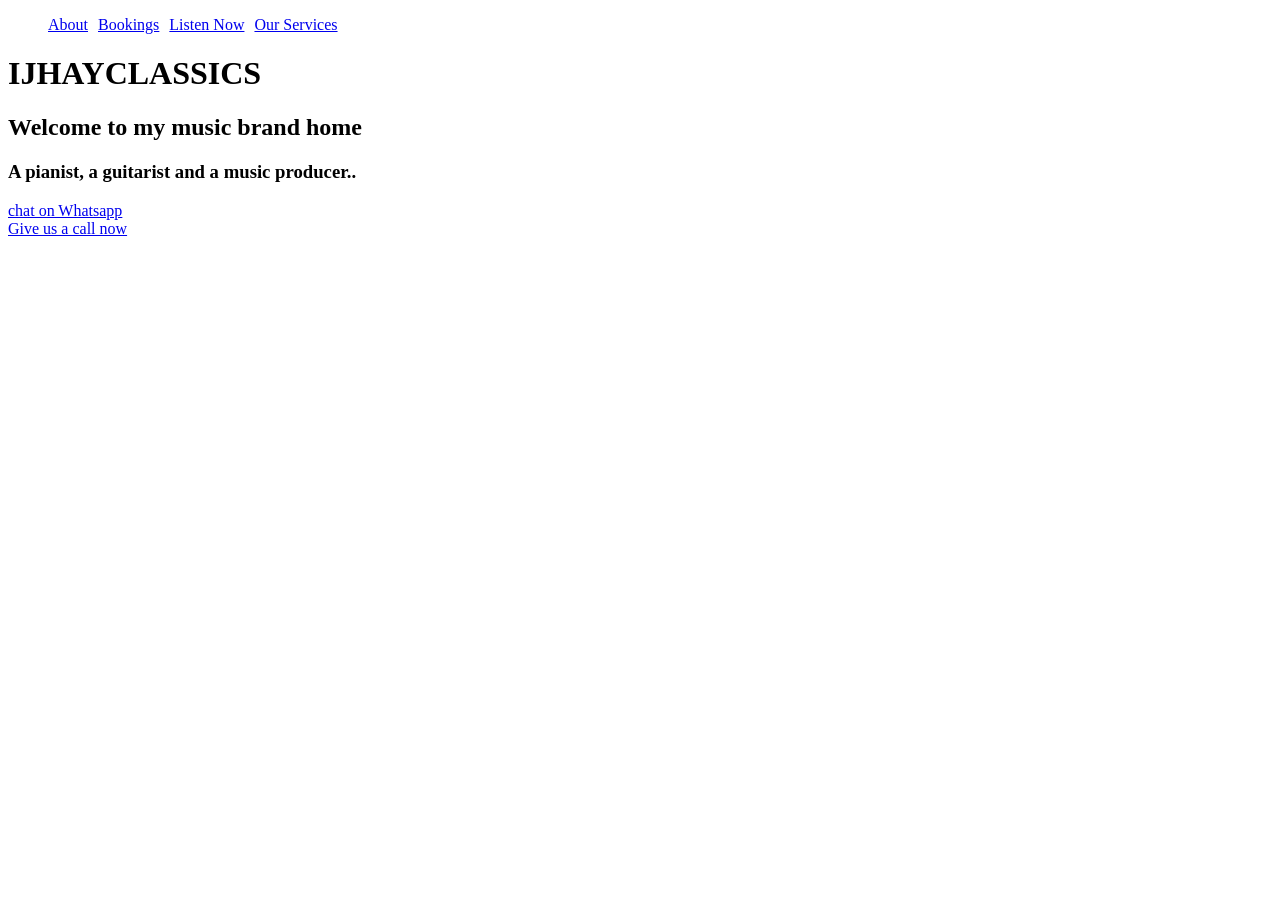
==== templates/index.html @ 9331eb8d "backend-in-Process" ====
<!DOCTYPE html>
<html lang="en">
<head>
    <meta charset="UTF-8">
    <meta name="viewport" content="width=device-width, initial-scale=1.0">
    <title>My Music Brand</title>
</head>
<body>
    <header>
    <nav>
        <ul class="navbar" style="display:flex; gap: 10px; list-style-type: none;">
            <li><a href="/about"> About</a></li>
            <li><a href="/bookings">Bookings</a></li>
            <li> <a href="/music">Listen Now</a></li>
            <li> <a href="/services">Our Services</a></li>
        </ul>
    </nav>
    <h1>IJHAYCLASSICS</h1>
    <h2>Welcome to my music brand home</h2>
    <h3>A pianist, a guitarist and a music producer..</h3>
   
   
    </header>

    <div>
        <a href="https://wa.me/2349058353170"> chat on Whatsapp</a><br>
        <a href="tel:+2349058353170"> Give us a call now</a>
    </div>
</body>
</html>
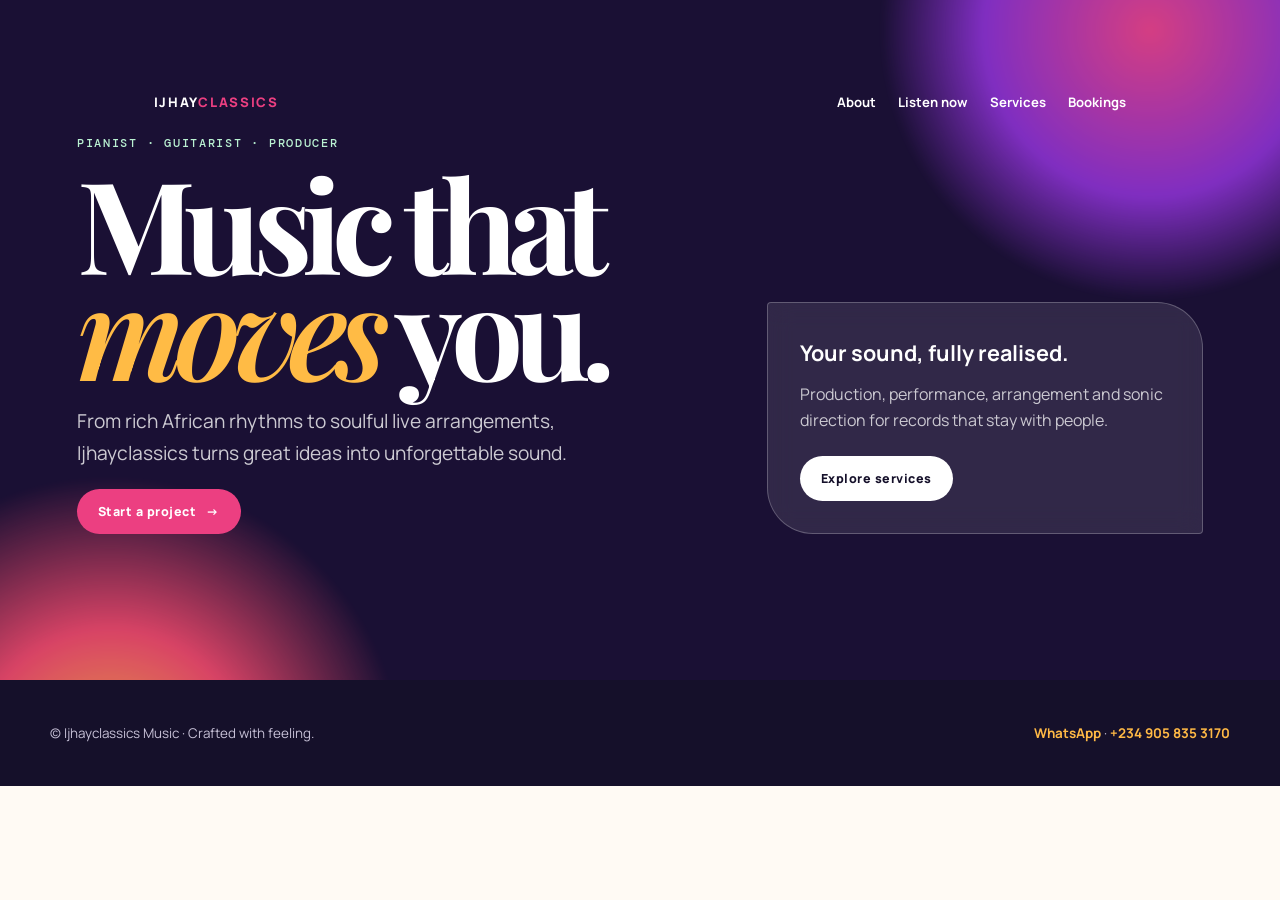
==== commit b9639a5c: "Dependency-Injection-Implementation" ====
--- a/templates/index.html
+++ b/templates/index.html
@@ -1,30 +1,47 @@
 <!DOCTYPE html>
 <html lang="en">
+
 <head>
     <meta charset="UTF-8">
     <meta name="viewport" content="width=device-width, initial-scale=1.0">
-    <title>My Music Brand</title>
+    <meta name="description" content="Ijhayclassics — pianist, guitarist, producer and music director.">
+    <title>Ijhayclassics | Music that moves</title>
+    <link rel="stylesheet" href="/static/styles.css">
 </head>
+
 <body>
-    <header>
-    <nav>
-        <ul class="navbar" style="display:flex; gap: 10px; list-style-type: none;">
-            <li><a href="/about"> About</a></li>
-            <li><a href="/bookings">Bookings</a></li>
-            <li> <a href="/music">Listen Now</a></li>
-            <li> <a href="/services">Our Services</a></li>
-        </ul>
-    </nav>
-    <h1>IJHAYCLASSICS</h1>
-    <h2>Welcome to my music brand home</h2>
-    <h3>A pianist, a guitarist and a music producer..</h3>
-   
-   
-    </header>
+    <section class="hero">
+        <header class="site-header">
+            <nav class="nav" aria-label="Main navigation"><a class="brand" href="/">IJHAY<span>CLASSICS</span></a>
+                <ul class="nav-links">
+                    <li><a href="/about">About</a></li>
+                    <li><a href="/music">Listen now</a></li>
+                    <li><a href="/services">Services</a></li>
+                    <li><a href="/bookings">Bookings</a></li>
+                </ul>
+            </nav>
+        </header>
+        <main class="hero-inner">
+            <div>
+                <p class="eyebrow">Pianist · Guitarist · Producer</p>
+                <h1>Music that <em>moves</em> you.</h1>
+                <p class="hero-copy">From rich African rhythms to soulful live arrangements, Ijhayclassics turns great
+                    ideas into unforgettable sound.</p><a class="button" href="/bookings">Start a project
+                    <span>→</span></a>
+            </div>
+            <aside class="hero-side"><strong>Your sound, fully realised.</strong>
+                <p>Production, performance, arrangement and sonic direction for records that stay with people.</p><a
+                    class="button light" href="/services">Explore services</a>
+            </aside>
+        </main>
+    </section>
+    <footer class="site-footer">
+        <div class="footer-inner">
+            <p>© Ijhayclassics Music · Crafted with feeling.</p>
+            <p><a href="https://wa.me/2349058353170">WhatsApp</a> · <a href="tel:+2349058353170">+234 905 835 3170</a>
+            </p>
+        </div>
+    </footer>
+</body>
 
-    <div>
-        <a href="https://wa.me/2349058353170"> chat on Whatsapp</a><br>
-        <a href="tel:+2349058353170"> Give us a call now</a>
-    </div>
-</body>
 </html>
--- a/static/styles.css
+++ b/static/styles.css
@@ -0,0 +1,12 @@
+@import url('https://fonts.googleapis.com/css2?family=DM+Mono:wght@400;500&family=Manrope:wght@400;500;600;700;800&family=Playfair+Display:ital,wght@0,600;0,700;1,600&display=swap');
+
+:root { --ink:#15102a; --muted:#625d77; --paper:#fffaf4; --violet:#6d35e5; --pink:#ec3f81; --orange:#ff9d3d; --mint:#baf2d2; --line:rgba(21,16,42,.12); }
+* { box-sizing:border-box; } html { scroll-behavior:smooth; } body { margin:0; color:var(--ink); background:var(--paper); font-family:Manrope,sans-serif; line-height:1.65; } a { color:inherit; text-decoration:none; }
+.site-header { padding:22px clamp(22px,6vw,90px); position:relative; z-index:1; }.nav { max-width:1180px; margin:auto; display:flex; align-items:center; justify-content:space-between; gap:24px; }.brand { font-size:.82rem; font-weight:800; letter-spacing:.13em; }.brand span { color:var(--pink); }.nav-links { display:flex; flex-wrap:wrap; justify-content:flex-end; gap:8px 22px; list-style:none; padding:0; margin:0; font-size:.82rem; font-weight:700; }.nav-links a { padding-bottom:4px; border-bottom:2px solid transparent; transition:border-color .2s,color .2s; }.nav-links a:hover,.nav-links a[aria-current="page"] { color:var(--violet); border-color:var(--pink); }
+.hero { min-height:680px; padding:70px clamp(22px,6vw,90px) 80px; position:relative; overflow:hidden; background:#1a1034; color:white; }.hero::before,.hero::after { content:""; position:absolute; border-radius:50%; filter:blur(3px); opacity:.9; }.hero::before { width:560px; height:560px; background:radial-gradient(circle,#e9438b 0,#8b32d1 42%,transparent 68%); top:-250px; right:-150px; }.hero::after { width:600px; height:600px; background:radial-gradient(circle,#ffb244 0,#ed496b 33%,transparent 69%); bottom:-390px; left:-190px; }.hero-inner { max-width:1180px; margin:auto; position:relative; z-index:1; display:grid; grid-template-columns:1.2fr .8fr; align-items:end; gap:35px; }.eyebrow { text-transform:uppercase; letter-spacing:.15em; font:500 .72rem "DM Mono",monospace; color:var(--mint); }h1,h2,h3,p { margin-top:0; }.hero h1 { font-family:"Playfair Display",serif; font-size:clamp(4rem,10vw,8.7rem); line-height:.83; letter-spacing:-.075em; margin:18px 0 25px; }.hero h1 em { color:#ffbb45; font-weight:600; }.hero-copy { max-width:510px; font-size:clamp(1rem,1.6vw,1.2rem); color:rgba(255,255,255,.78); }.hero-side { padding:32px; background:rgba(255,255,255,.1); backdrop-filter:blur(12px); border:1px solid rgba(255,255,255,.24); border-radius:4px 46px 4px 46px; }.hero-side strong { display:block; font-size:1.35rem; margin-bottom:10px; }.hero-side p { color:rgba(255,255,255,.75); margin-bottom:22px; }
+.button { display:inline-flex; align-items:center; gap:10px; border:0; cursor:pointer; background:var(--pink); color:white; font:800 .78rem Manrope,sans-serif; letter-spacing:.04em; padding:14px 21px; border-radius:999px; transition:transform .2s,box-shadow .2s; }.button:hover { transform:translateY(-2px); box-shadow:0 10px 25px rgba(236,63,129,.35); }.button.light { background:white; color:var(--ink); }
+.page-hero { padding:86px clamp(22px,6vw,90px) 75px; color:white; background:linear-gradient(115deg,#33206f,#9f2c85 62%,#ef744c); }.page-hero-inner,.content { max-width:1000px; margin:auto; }.page-hero h1 { font:700 clamp(3rem,7vw,5.6rem)/.95 "Playfair Display",serif; letter-spacing:-.055em; margin:15px 0 0; }.page-hero p { margin:18px 0 0; max-width:630px; color:rgba(255,255,255,.8); font-size:1.1rem; }.content { padding:76px 22px 90px; }.section-label { font:500 .72rem "DM Mono",monospace; color:var(--pink); letter-spacing:.12em; text-transform:uppercase; }.prose { max-width:790px; font-size:1.03rem; color:var(--muted); }.prose h2 { color:var(--ink); font:700 clamp(2rem,5vw,3.3rem)/1 "Playfair Display",serif; margin:60px 0 22px; letter-spacing:-.04em; }.prose strong { color:var(--violet); }
+.service-grid { display:grid; grid-template-columns:repeat(2,1fr); gap:18px; }.service-card { min-height:205px; padding:29px; border:1px solid var(--line); border-radius:22px; background:white; box-shadow:0 8px 28px rgba(40,22,70,.05); transition:transform .2s,box-shadow .2s; }.service-card:nth-child(3n+1) { background:#efe7ff; }.service-card:nth-child(3n+2) { background:#fff0d9; }.service-card:nth-child(3n) { background:#def8e9; }.service-card:hover { transform:translateY(-5px); box-shadow:0 15px 36px rgba(40,22,70,.12); }.service-number { font:500 .72rem "DM Mono",monospace; color:var(--pink); }.service-card h3 { font-size:1.25rem; margin:18px 0 8px; }.service-card p { color:#554e68; font-size:.93rem; margin:0; }
+.booking-wrap { max-width:790px; margin:0 auto; padding:68px 22px 90px; }.booking-card { background:white; border-radius:26px; padding:clamp(26px,6vw,54px); box-shadow:0 20px 50px rgba(50,23,92,.12); position:relative; overflow:hidden; }.booking-card::before { content:""; position:absolute; width:180px; height:180px; border-radius:50%; background:#ffdd9b; right:-55px; top:-65px; }.booking-card>* { position:relative; }.booking-card h2 { font:700 clamp(2.1rem,5vw,3.4rem)/1 "Playfair Display",serif; margin:13px 0; letter-spacing:-.045em; }.booking-card>p { color:var(--muted); margin-bottom:32px; }.form-grid { display:grid; grid-template-columns:1fr 1fr; gap:20px; }.form-field.full { grid-column:1/-1; }label { display:block; font-size:.78rem; font-weight:800; margin-bottom:8px; }input { width:100%; padding:14px 15px; border:1px solid #ded9e7; color:var(--ink); background:#fdfcff; border-radius:9px; font:inherit; outline:none; }input:focus { border-color:var(--violet); box-shadow:0 0 0 3px rgba(109,53,229,.14); }.booking-card .button { margin-top:27px; }
+.performance-list { display:grid; gap:18px; }.performance { display:flex; justify-content:space-between; align-items:center; gap:25px; padding:26px 29px; border-radius:18px; background:white; border:1px solid var(--line); transition:background .2s,transform .2s; }.performance:hover { background:#efe7ff; transform:translateX(5px); }.performance h3 { margin:8px 0 0; font-size:1.25rem; }.performance .watch { color:var(--violet); font-weight:800; font-size:.85rem; white-space:nowrap; }.site-footer { color:white; background:#15102a; padding:42px 22px; }.footer-inner { max-width:1180px; margin:auto; display:flex; justify-content:space-between; align-items:center; gap:20px; }.footer-inner p { margin:0; color:#c6c0d6; font-size:.84rem; }.footer-inner a { color:#ffb945; font-weight:700; }
+@media (max-width:680px) { .site-header{padding:18px 22px}.nav{align-items:flex-start;flex-direction:column;gap:14px}.nav-links{justify-content:flex-start}.hero{min-height:auto;padding-top:70px}.hero-inner{grid-template-columns:1fr}.hero h1{font-size:clamp(3.5rem,18vw,5.2rem)}.hero-side{max-width:420px}.service-grid,.form-grid{grid-template-columns:1fr}.form-field.full{grid-column:auto}.performance{align-items:flex-start;flex-direction:column;gap:13px}.page-hero{padding-top:58px}.footer-inner{align-items:flex-start;flex-direction:column} }
